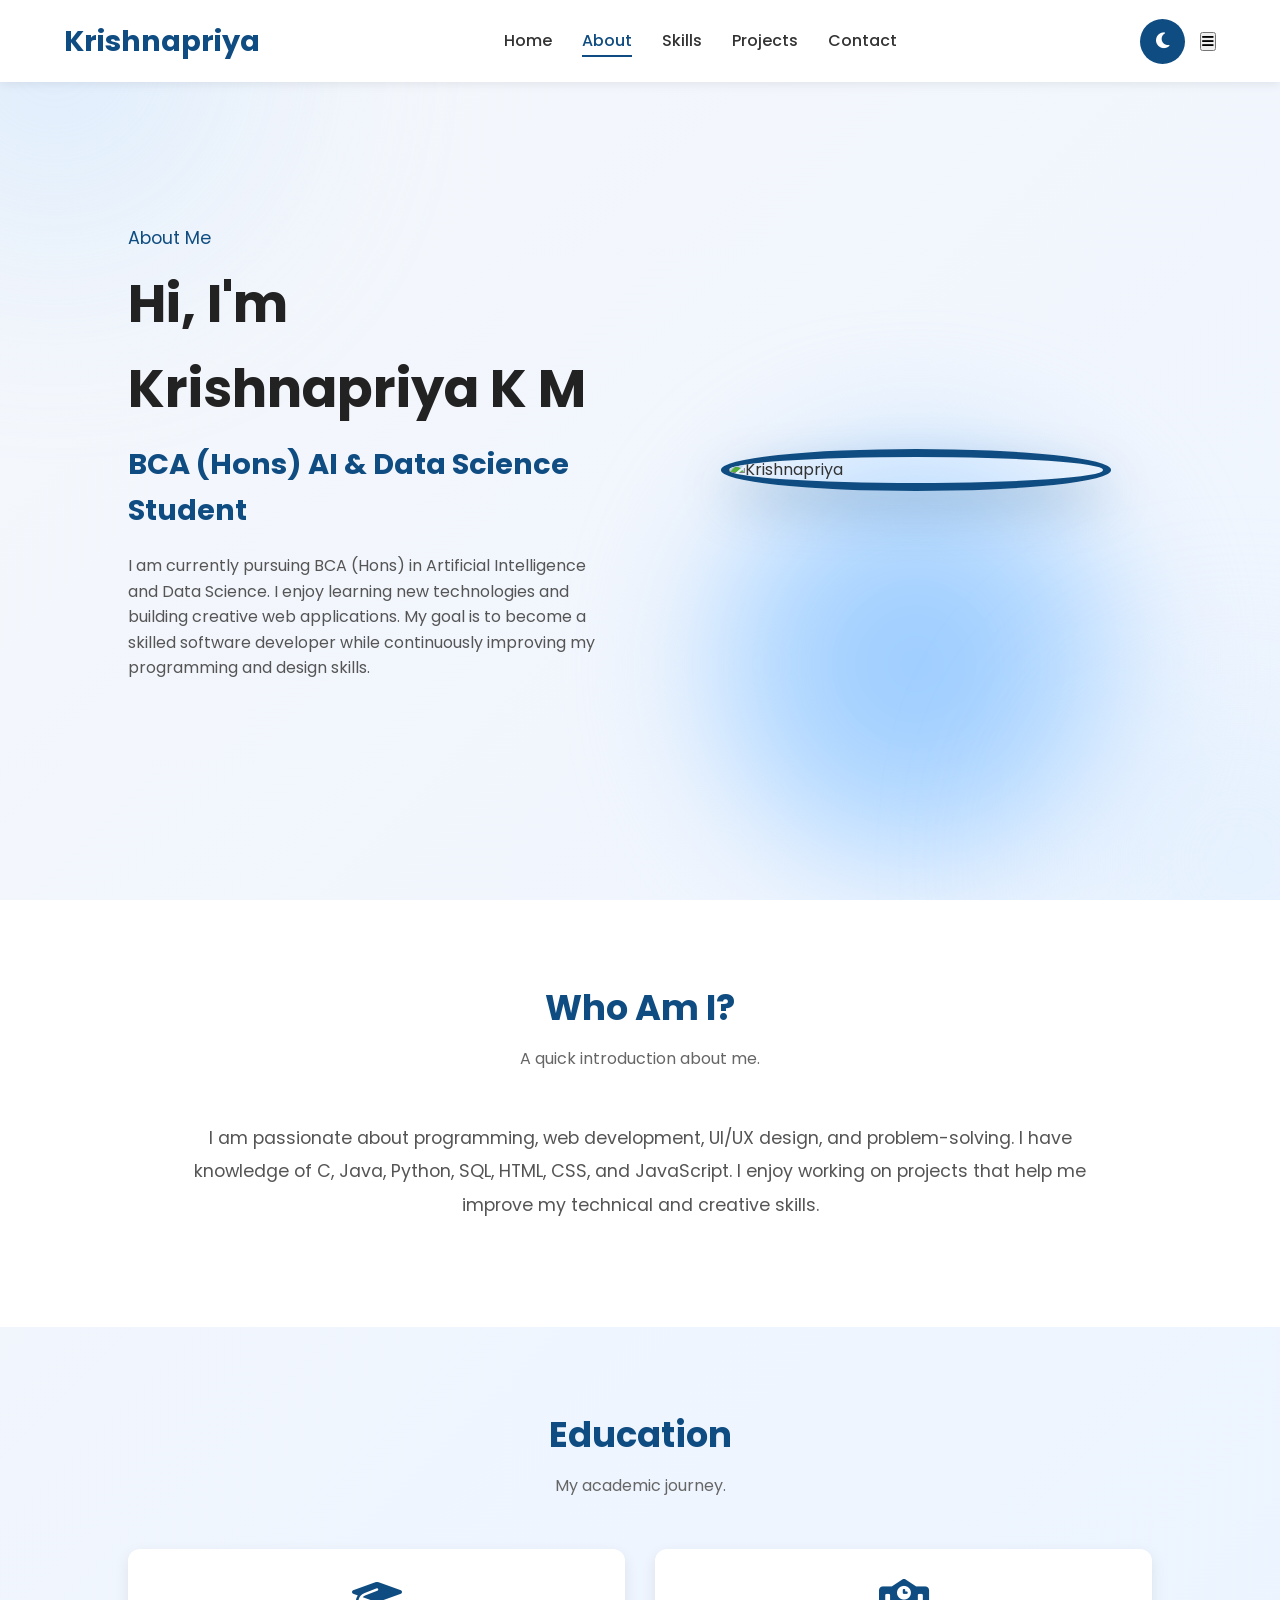
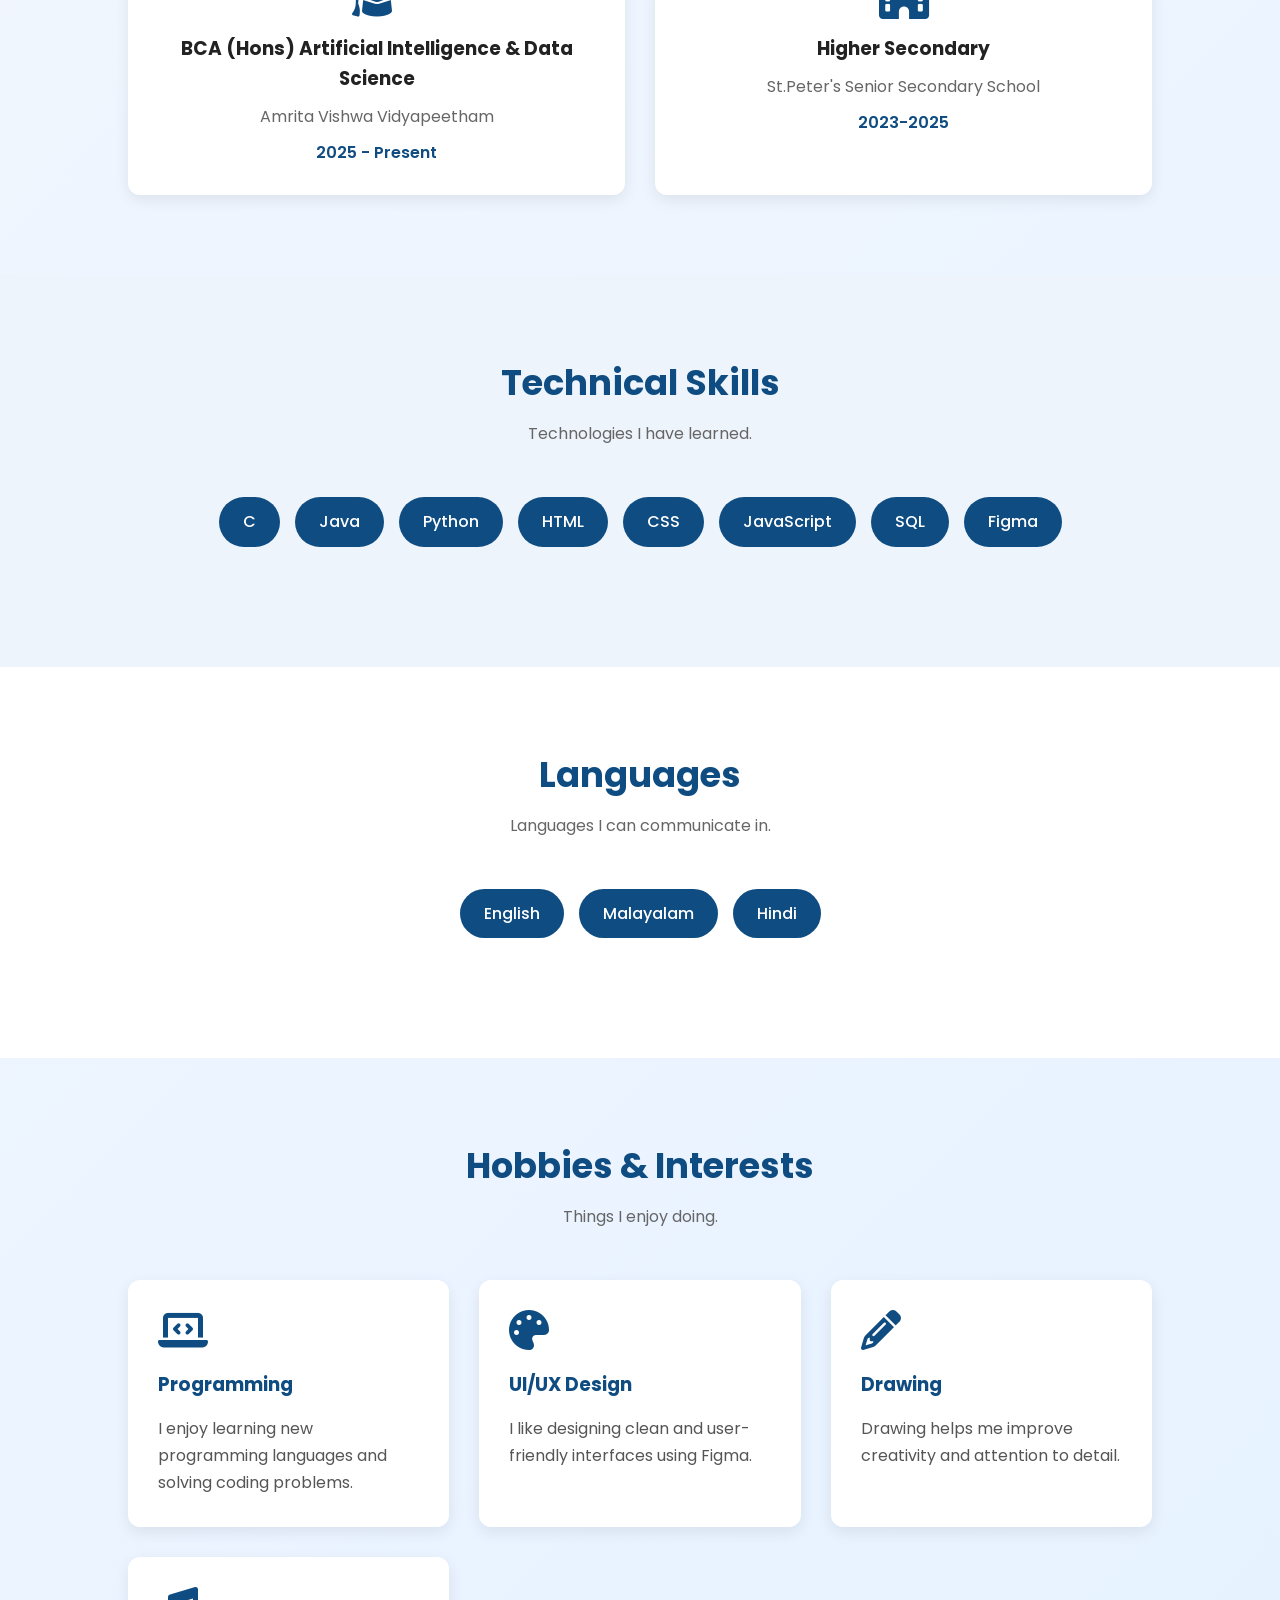
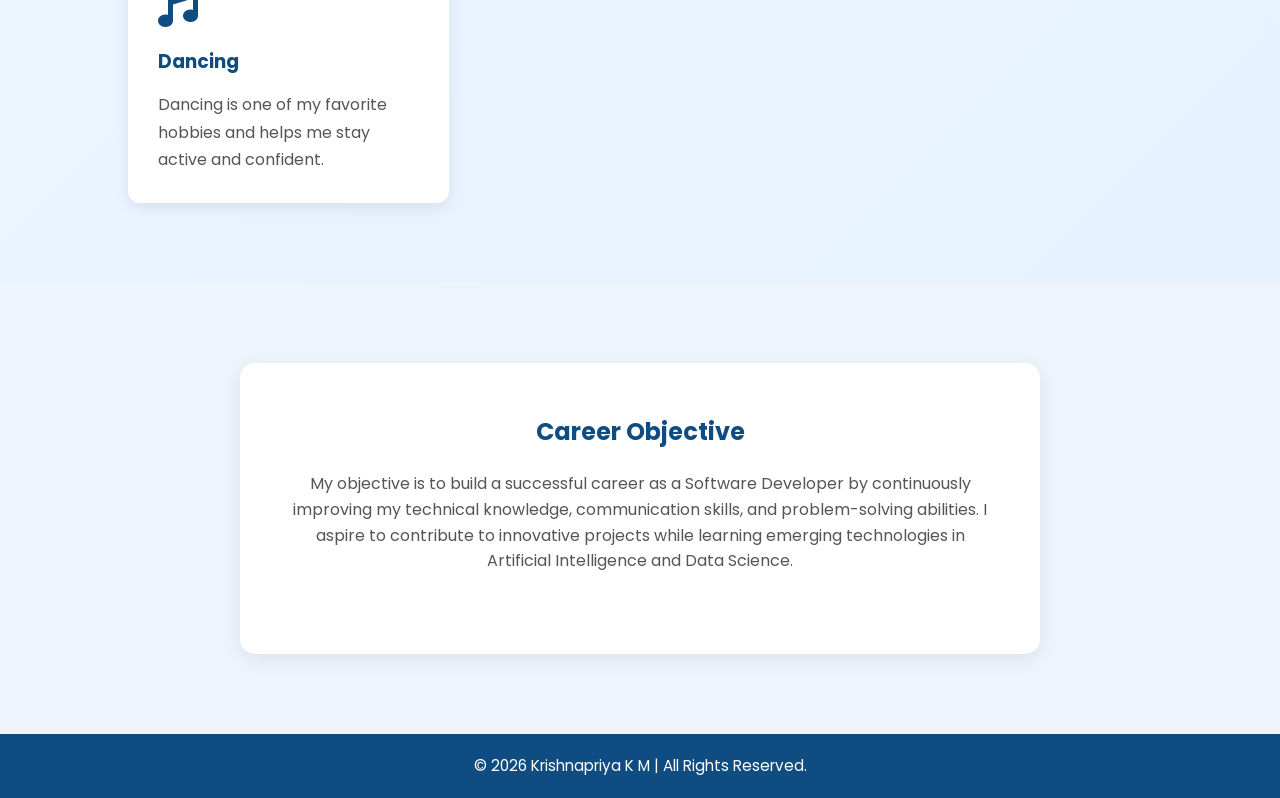
==== about.html @ 2a7fe930 "Add files via upload" ====
<!DOCTYPE html>
<html lang="en">

<head>
    <meta charset="UTF-8">
    <meta name="viewport" content="width=device-width, initial-scale=1.0">
    <title>About | Krishnapriya</title>
    <link rel="stylesheet" href="global.css">
    <link rel="stylesheet" href="resp.css">
    <link rel="preconnect" href="https://fonts.googleapis.com">
    <link rel="preconnect" href="https://fonts.gstatic.com" crossorigin>
    <link href="https://fonts.googleapis.com/css2?family=Poppins:wght@300;400;500;600;700&display=swap" rel="stylesheet">

    <link rel="stylesheet"
    href="https://cdnjs.cloudflare.com/ajax/libs/font-awesome/6.5.1/css/all.min.css">

</head>
<body>
    <!--========== LOADER ==========-->

<div id="loader">

    <div class="loader-circle"></div>

    <h2>Krishnapriya</h2>

</div>
<header>
    <nav class="navbar">
        <div class="logo">
            <h2>Krishnapriya</h2>
        </div>

        <ul class="nav-links">
            <li><a href="home.html">Home</a></li>
            <li><a href="about.html" class="active">About</a></li>
            <li><a href="skills.html">Skills</a></li>
            <li><a href="projects.html">Projects</a></li>
            <li><a href="contact.html">Contact</a></li>
        </ul>
        <div class="nav-right">
            <button id="theme-toggle">
                <i class="fa-solid fa-moon"></i>
            </button>
            <button class="menu-toggle">
                <i class="fa-solid fa-bars"></i>
            </button>
        </div>
    </nav>
</header>

<section class="hero">
    <div class="hero-text">
        <p class="greeting">About Me</p>
        <h1>Hi, I'm Krishnapriya K M</h1>
        <h2>BCA (Hons) AI & Data Science Student</h2>
        <p class="hero-description">

            I am currently pursuing BCA (Hons) in Artificial Intelligence
            and Data Science. I enjoy learning new technologies and building
            creative web applications. My goal is to become a skilled software
            developer while continuously improving my programming and design skills.

        </p>
    </div>

    <div class="hero-image">
        <img src="image/profile.jpg.jpeg" alt="Krishnapriya">
    </div>
</section>

<section class="about-preview reveal">
    <div class="section-title">
        <h2>Who Am I?</h2>
        <p>A quick introduction about me.</p>
    </div>
    <div class="about-content">
        <p>

            I am passionate about programming, web development,
            UI/UX design, and problem-solving. I have knowledge of
            C, Java, Python, SQL, HTML, CSS, and JavaScript.
            I enjoy working on projects that help me improve my
            technical and creative skills.

        </p>
    </div>
</section>
<!-- ================= EDUCATION ================= -->

<section class="education-preview">
    <div class="section-title">
        <h2>Education</h2>
        <p>My academic journey.</p>
    </div>

    <div class="education-container">
        <div class="education-card">
            <i class="fa-solid fa-graduation-cap"></i>
            <h3>BCA (Hons) Artificial Intelligence & Data Science</h3>
            <p>Amrita Vishwa Vidyapeetham</p>
            <span>2025 - Present</span>
        </div>

        <div class="education-card">
            <i class="fa-solid fa-school"></i>
            <h3>Higher Secondary</h3>
            <p>St.Peter's Senior Secondary School</p>
            <span>2023-2025</span>
        </div>

    </div>
</section>

<!-- ================= TECHNICAL SKILLS ================= -->

<section class="skills-preview">
    <div class="section-title">
        <h2>Technical Skills</h2>
        <p>Technologies I have learned.</p>
    </div>

    <div class="skills-container">
        <div class="skill">C</div>
        <div class="skill">Java</div>
        <div class="skill">Python</div>
        <div class="skill">HTML</div>
        <div class="skill">CSS</div>
        <div class="skill">JavaScript</div>
        <div class="skill">SQL</div>
        <div class="skill">Figma</div>
    </div>

</section>

<!-- ================= LANGUAGES ================= -->

<section class="about-preview">
    <div class="section-title">
        <h2>Languages</h2>
        <p>Languages I can communicate in.</p>
    </div>

    <div class="skills-container">
        <div class="skill">English</div>
        <div class="skill">Malayalam</div>
        <div class="skill">Hindi</div>
    </div>

</section>

<!-- ================= HOBBIES ================= -->

<section class="projects-preview">
    <div class="section-title">
        <h2>Hobbies & Interests</h2>
        <p>Things I enjoy doing.</p>
    </div>

    <div class="project-container">
        <div class="project-card">
            <i class="fa-solid fa-laptop-code fa-2x"></i>
            <h3>Programming</h3>
            <p>
                I enjoy learning new programming languages
                and solving coding problems.
            </p>
        </div>

        <div class="project-card">
            <i class="fa-solid fa-palette fa-2x"></i>
            <h3>UI/UX Design</h3>
            <p>
                I like designing clean and user-friendly
                interfaces using Figma.
            </p>
        </div>

        <div class="project-card">
            <i class="fa-solid fa-pencil fa-2x"></i>
            <h3>Drawing</h3>
            <p>
                Drawing helps me improve creativity and
                attention to detail.
            </p>
        </div>

        <div class="project-card">
            <i class="fa-solid fa-music fa-2x"></i>
            <h3>Dancing</h3>
            <p>
                Dancing is one of my favorite hobbies and
                helps me stay active and confident.
            </p>
        </div>
    </div>

</section>

<!-- ================= CAREER OBJECTIVE ================= -->

<section class="contact-preview">
    <div class="contact-box">
        <h2>Career Objective</h2>
        <p>

            My objective is to build a successful career as a
            Software Developer by continuously improving my
            technical knowledge, communication skills, and
            problem-solving abilities. I aspire to contribute
            to innovative projects while learning emerging
            technologies in Artificial Intelligence and
            Data Science.

        </p>
    </div>
</section>

<!-- ================= FOOTER ================= -->

<footer>
    <p>
        © 2026 Krishnapriya K M | All Rights Reserved.
    </p>

</footer>
<button id="backToTop">

    <i class="fa-solid fa-arrow-up"></i>

</button>
<script src="home.js"></script>
</body>
</html>
---- global.css ----
/*    GOOGLE FONT*/

@import url('https://fonts.googleapis.com/css2?family=Poppins:wght@300;400;500;600;700&display=swap');

/*    RESET */

*{
    margin:0;
    padding:0;
    box-sizing:border-box;
}

html{
    scroll-behavior:smooth;
}

body{
    font-family:'Poppins',sans-serif;
    background:linear-gradient(
        135deg,
        #f5f7fb 0%,
        #eef5ff 45%,
        #e4f1ff 100%
    );
    color:#333;
    line-height:1.6;
    transition: 0.4s ease;
    position:relative;
    overflow-x:hidden;
}
body::before{
    content:"";
    position:fixed;
    width:350px;
    height:350px;
    border-radius:50%;
    background:#b8dcff;
    top:-120px;
    left:-120px;
    filter:blur(120px);
    opacity:.45;
    z-index:-1;
}

body::after{
    content:"";
    position:fixed;
    width:320px;
    height:320px;
    border-radius:50%;
    background:#d9ecff;
    bottom:-120px;
    right:-120px;
    filter:blur(100px);
    opacity:.5;
    z-index:-1;
}

img{
    max-width:100%;
    display:block;
}

a{
    text-decoration:none;
}

ul{
    list-style:none;
}

/*    COMMON*/

section{
    padding:80px 10%;
}

.section-title{
    text-align:center;
    margin-bottom:50px;
}

.section-title h2{
    font-size:2.2rem;
    color:#0f4c81;
    margin-bottom:10px;
}

.section-title p{
    color:#666;
}

/*    NAVBAR */

header{
    width:100%;
    background:#ffffff;
    box-shadow:0 2px 10px rgba(0,0,0,.08);
    position:fixed;
    top:0;
    left:0;
    z-index:1000;
}

.navbar{
    width:90%;
    margin:auto;
    display:flex;
    justify-content:space-between;
    align-items:center;
    padding:18px 0;
}

.logo h2{
    color:#0f4c81;
    font-size:1.8rem;
    font-weight:700;
}

.nav-links{
    display:flex;
    gap:30px;
}

.nav-links a{
    color:#333;
    font-weight:500;
    transition:.3s;
}

.nav-links a:hover,
.nav-links .active{
    color:#0f4c81;
}

.menu-icon{
    display:none;
    font-size:1.5rem;
    cursor:pointer;
}

/*    HERO */

.hero{
    display:flex;
    justify-content:center;
    align-items:center;
    gap:80px;
    min-height:100vh;
    padding-top:120px;
}
.hero-image{
    position:relative;
}

.hero-image::before{
    content:"";
    position:absolute;
    width:430px;
    height:430px;
    border-radius:50%;
    background:radial-gradient(circle,#8ec5ff,#dfefff);
    filter:blur(60px);
    z-index:-1;
}

.hero-text{
    flex:1;
}

.greeting{
    color:#0f4c81;
    font-size:1.1rem;
    margin-bottom:10px;
}

.hero-text h1{
    font-size:3.3rem;
    color:#222;
    margin-bottom:10px;
}

.hero-text h2{
    color:#0f4c81;
    font-size:1.8rem;
    margin-bottom:20px;
}

.hero-description{
    color:#555;
    margin-bottom:35px;
    max-width:600px;
}

/*    BUTTONS */

.hero-buttons{
    display:flex;
    gap:20px;
}

.btn{
    background:#0f4c81;
    color:#fff;
    padding:12px 28px;
    border-radius:5px;
    transition:.3s;
    display:inline-block;
}

.btn:hover{
    background:#09345a;
}

.btn-outline{
    background:transparent;
    border:2px solid #0f4c81;
    color:#0f4c81;
}

.btn-outline:hover{
    background:#0f4c81;
    color:#fff;
}

/*    HERO IMAGE */

.hero-image{
    flex:1;
    display:flex;
    justify-content:center;
    position:relative;
}

.hero-image img{
    width:390px;
    border-radius:50%;
    border:8px solid #0f4c81;
    box-shadow:0 20px 50px rgba(15,76,129,.25);
}
/*    ABOUT PREVIEW */

.about-preview{
    background:#ffffff;
}

.about-content{
    max-width:900px;
    margin:auto;
    text-align:center;
}

.about-content p{
    font-size:1.05rem;
    color:#555;
    line-height:1.8;
    margin-bottom:25px;
}

.read-more{
    color:#0f4c81;
    font-weight:600;
}

.read-more:hover{
    text-decoration:underline;
}

/*    EDUCATION */

.education-container{
    display:grid;
    grid-template-columns:repeat(auto-fit,minmax(250px,1fr));
    gap:30px;
}

.education-card{
    background:#ffffff;
    padding:30px;
    border-radius:12px;
    text-align:center;
    box-shadow:0 5px 15px rgba(0,0,0,.08);
    transition:.3s;
}

.education-card:hover{
    transform:translateY(-8px);
}

.education-card i{
    font-size:2.5rem;
    color:#0f4c81;
    margin-bottom:15px;
}

.education-card h3{
    margin-bottom:10px;
    color:#222;
}

.education-card p{
    color:#666;
    margin-bottom:10px;
}

.education-card span{
    color:#0f4c81;
    font-weight:600;
}

/*    SKILLS */

.skills-preview{
    background:#eef4fb;
}

.skills-container{
    display:flex;
    flex-wrap:wrap;
    justify-content:center;
    gap:15px;
    margin-bottom:40px;
}

.skill{
    background:#0f4c81;
    color:#fff;
    padding:12px 24px;
    border-radius:30px;
    font-weight:500;
    transition:.3s;
}

.skill:hover{
    background:#09345a;
    transform:scale(1.05);
}

.center{
    text-align:center;
}

/*    PROJECTS */

.project-container{
    display:grid;
    grid-template-columns:repeat(auto-fit,minmax(280px,1fr));
    gap:30px;
}

.project-card{
    background:#ffffff;
    padding:30px;
    border-radius:12px;
    box-shadow:0 5px 15px rgba(0,0,0,.08);
    transition:.3s;
}

.project-card:hover{
    transform:translateY(-10px);
}

.project-card h3{
    color:#0f4c81;
    margin-bottom:15px;
}

.project-card p{
    color:#555;
    line-height:1.7;
}
/*   CONTACT SECTION */

.contact-preview{
    background:#eef4fb;
}

.contact-box{
    max-width:800px;
    margin:auto;
    text-align:center;
    background:#ffffff;
    padding:50px;
    border-radius:15px;
    box-shadow:0 5px 20px rgba(0,0,0,.08);
}

.contact-box h2{
    color:#0f4c81;
    margin-bottom:20px;
}

.contact-box p{
    color:#555;
    margin-bottom:30px;
}

/*    FOOTER */

footer{
    background:#0f4c81;
    color:#ffffff;
    text-align:center;
    padding:20px;
}

footer p{
    font-size:.95rem;
}
/*    HOVER EFFECTS*/

.nav-links a{
    position:relative;
}

.nav-links a::after{
    content:"";
    position:absolute;
    left:0;
    bottom:-5px;
    width:0;
    height:2px;
    background:#0f4c81;
    transition:0.3s;
}

.nav-links a:hover::after,
.nav-links .active::after{
    width:100%;
}

.education-card,
.project-card,
.skill,
.btn,
.hero-image img{
    transition:all 0.3s ease;
}

.hero-image img:hover{
    transform:scale(1.05);
}

.btn:hover{
    transform:translateY(-3px);
}

.project-card:hover{
    box-shadow:0 10px 25px rgba(0,0,0,0.15);
}

.education-card:hover{
    box-shadow:0 10px 25px rgba(0,0,0,0.15);
}

/*    SIMPLE FADE ANIMATION*/

@keyframes fadeIn{
    from{
        opacity:0;
        transform:translateY(30px);
    }

    to{
        opacity:1;
        transform:translateY(0);
    }

}

.hero-text{
    animation:fadeIn 1s ease;
}
.hero-card{
   background:rgba(255,255,255,0.55);
    backdrop-filter:blur(18px);
    -webkit-backdrop-filter:blur(18px);
    border:1px solid rgba(255,255,255,0.4);
    border-radius:30px;
    max-width: 560px;
    padding:45px;
    box-shadow:0 15px 40px rgba(15,76,129,0.15);
    transition:0.4s ease;
}

.hero-card:hover{
    transform:translateY(-8px);
    box-shadow:0 25px 50px rgba(15,76,129,0.2);
}

.hero-image{
    animation:fadeIn 1.2s ease;
    position:relative;
}

.about-preview,
.education-preview,
.skills-preview,
.projects-preview,
.contact-preview{
    animation:fadeIn 1s ease;
}

/*    UTILITY CLASSES */

.text-center{
    text-align:center;
}

.mt-1{
    margin-top:10px;
}

.mt-2{
    margin-top:20px;
}

.mt-3{
    margin-top:30px;
}

.mt-4{
    margin-top:40px;
}

.mb-1{
    margin-bottom:10px;
}

.mb-2{
    margin-bottom:20px;
}

.mb-3{
    margin-bottom:30px;
}

.mb-4{
    margin-bottom:40px;
}

/*    OPTIONAL BACK TO TOP BUTTON */

#backToTop{
    position:fixed;
    bottom:25px;
    right:25px;
    width:50px;
    height:50px;
    background:#0f4c81;
    color:#fff;
    border:none;
    border-radius:50%;
    cursor:pointer;
    display:none;
    justify-content:center;
    align-items:center;
    font-size:18px;
    box-shadow:0 4px 12px rgba(0,0,0,0.2);
    transition:0.3s;
}

#backToTop:hover{
    background:#09345a;
    transform:translateY(-3px);
}

/*    SELECTION COLOR */

::selection{
    background:#0f4c81;
    color:#ffffff;
}
/*   DARK MODE BUTTON*/

.nav-right{
    display:flex;
    align-items:center;
    gap:15px;
}

#theme-toggle{
    width:45px;
    height:45px;
    border:none;
    border-radius:50%;
    background:#0f4c81;
    color:white;
    cursor:pointer;
    font-size:18px;
    transition:.4s;
}

#theme-toggle:hover{
    transform:rotate(180deg) scale(1.1);
    background:#09345a;
}
/*=========================
   DARK MODE
=========================*/

body.dark{
    background:linear-gradient(
        135deg,
        #020617,
        #0f172a,
        #111827);
    color:#f8fafc;
}
body.dark::before{
    background:#1d4ed8;
    opacity:.18;
}

body.dark::after{
    background:#2563eb;
    opacity:.12;
}
body.dark .hero-card{
    background:rgba(30,41,59,0.7);
    border:1px solid rgba(255,255,255,0.08);
    backdrop-filter:blur(18px);
    -webkit-backdrop-filter:blur(18px);
}

body.dark header{
    background:#1e293b;
}

body.dark .about-preview,

body.dark .education-card,

body.dark .project-card,

body.dark .contact-box{
    background:#1e293b;
    color:white;
}

body.dark .skills-preview,
body.dark .contact-preview{
    background:#111827;
}

body.dark footer{
    background:#020617;
}

body.dark p{
    color:#d1d5db;
}

body.dark h1,

body.dark h2,

body.dark h3{
    color:white;
}

body.dark .nav-links a{
    color:white;
}

body.dark .btn-outline{
    color:white;
    border:2px solid white;
}
/*    SKILL PROGRESS BARS*/

.skill-progress{
    max-width:900px;
    margin:auto;
}

.progress-box{
    margin-bottom:30px;
}

.progress-box h4{
    margin-bottom:10px;
    font-size:1rem;
    color:#0f4c81;
    display:flex;
    justify-content:space-between;
}

.progress-bar{
    width:100%;
    height:20px;
    background:#dbeafe;
    border-radius:50px;
    overflow:hidden;
}

.progress{
    height:100%;
    border-radius:50px;
    display:flex;
    align-items:center;
    justify-content:flex-end;
    padding-right:10px;
    color:#fff;
    font-size:0.85rem;
    font-weight:600;
    animation:fillBar 2s ease forwards;
}

/* Individual Progress */

.html{
    width:90%;
    background:linear-gradient(90deg,#2563eb,#3b82f6);
}

.css{
    width:85%;
    background:linear-gradient(90deg,#0ea5e9,#38bdf8);
}

.java{
    width:80%;
    background:linear-gradient(90deg,#f97316,#fb923c);
}

.python{
    width:65%;
    background:linear-gradient(90deg,#16a34a,#4ade80);
}

.sql{
    width:85%;
    background:linear-gradient(90deg,#7c3aed,#a855f7);
}

/* Animation */

@keyframes fillBar{
    from{
        width:0;
    }
}
/*    DARK MODE - PROGRESS BARS*/

body.dark .progress-bar{
    background:#374151;
}

body.dark .progress-box h4{
    color:#ffffff;
}
/*==================================
    ABOUT PAGE ENHANCEMENTS
==================================*/

.about-content{
    max-width:900px;
    margin:auto;
    text-align:center;
}

.about-content p{
    font-size:1.1rem;
    line-height:1.9;
    color:#555;
}

.project-card i{
    font-size:2.5rem;
    color:#0f4c81;
    margin-bottom:20px;
}

body.dark .about-content p{
    color:#d1d5db;
}

body.dark .project-card i{
    color:#60a5fa;
}
/*       CONTACT FORM */

.contact-form{
    max-width:700px;
    margin:auto;
}

.contact-form form{
    display:flex;
    flex-direction:column;
    gap:20px;
}

.contact-form input,
.contact-form textarea{
    width:100%;
    padding:15px;
    border:1px solid #d1d5db;
    border-radius:10px;
    font-size:1rem;
    font-family:'Poppins',sans-serif;
    outline:none;
    transition:.3s;
}

.contact-form input:focus,
.contact-form textarea:focus{
    border-color:#0f4c81;
    box-shadow:0 0 10px rgba(15,76,129,.2);
}

.contact-form textarea{
    resize:vertical;
    min-height:150px;
}

body.dark .contact-form input,
body.dark .contact-form textarea{
    background:#1e293b;
    color:white;
    border:1px solid #475569;
}
/*            LOADER*/

#loader{
    position:fixed;
    top:0;
    left:0;
    width:100%;
    height:100vh;
    background:#eef5ff;
    display:flex;
    flex-direction:column;
    justify-content:center;
    align-items:center;
    z-index:9999;
    transition:opacity .8s ease, visibility .8s ease;
}

.loader-circle{
    width:70px;
    height:70px;
    border:6px solid #dbeafe;
    border-top:6px solid #0f4c81;
    border-radius:50%;
    animation:spin 1s linear infinite;
}

#loader h2{
    margin-top:20px;
    color:#0f4c81;
    letter-spacing:2px;
}

@keyframes spin{
    100%{
        transform:rotate(360deg);
    }
}

.loader-hide{
    opacity:0;
    visibility:hidden;
}
body.dark #loader{
    background:#0f172a;
}

body.dark #loader h2{
    color:white;
}
/*        BACK TO TOP BUTTON*/

#backToTop{
    position:fixed;
    bottom:30px;
    right:30px;
    width:50px;
    height:50px;
    border:none;
    border-radius:50%;
    background:#0f4c81;
    color:#fff;
    font-size:20px;
    cursor:pointer;
    display:none;
    align-items:center;
    justify-content:center;
    box-shadow:0 5px 15px rgba(0,0,0,0.2);
    transition:0.3s;
    z-index:999;
}

#backToTop:hover{
    background:#09345a;
    transform:translateY(-4px);
}

#backToTop.show{
    display:flex;
}

body.dark #backToTop{
    background:#2563eb;
}

body.dark #backToTop:hover{
    background:#1d4ed8;
}
/*==================================
        SCROLL REVEAL
==================================*/

.reveal{
    opacity:0;
    transform:translateY(60px);
    transition:all 0.8s ease;
}

.reveal.active{
    opacity:1;
    transform:translateY(0);
}
.hero-card{
    position:relative;
    overflow:hidden;
}

.hero-card::before{
    content:"";
    position:absolute;
    left:0;
    top:0;
    width:6px;
    height:100%;
    background:linear-gradient(#0f4c81,#3b82f6);
}
---- resp.css ----
/*    TABLETS*/

@media (max-width:992px){
section{
    padding:70px 8%;
}

.hero{
    flex-direction:column-reverse;
    text-align:center;
    gap:40px;
}

.hero-text h1{
    font-size:2.8rem;
}

.hero-text h2{
    font-size:1.5rem;
}

.hero-description{
    max-width:100%;
}

.hero-buttons{
    justify-content:center;
}

.hero-image img{
    width:280px;
}

.education-container{
    grid-template-columns:repeat(2,1fr);
}

.project-container{
    grid-template-columns:repeat(2,1fr);
}
}
/*      MOBILE */

@media (max-width:768px){
.navbar{
    flex-direction:column;
    gap:20px;
}

.nav-links{
    flex-wrap:wrap;
    justify-content:center;
    gap:15px;
}

.hero{
    min-height:auto;
    padding-top:150px;
}

.hero-text h1{
    font-size:2.2rem;
}

.hero-text h2{
    font-size:1.3rem;
}

.hero-image img{
    width:230px;
}

.education-container{
    grid-template-columns:1fr;
}

.project-container{
    grid-template-columns:1fr;
}

.contact-box{
    padding:35px 20px;
}

}
/*    SMALL PHONES*/

@media (max-width:480px){
section{
    padding:60px 6%;
}

.logo h2{
    font-size:1.4rem;
}

.hero-text h1{
    font-size:1.8rem;
}

.hero-text h2{
    font-size:1.1rem;
}

.hero-description{
    font-size:.95rem;
}

.btn{
    padding:10px 20px;
    font-size:.9rem;
}

.hero-buttons{
    flex-direction:column;
}

.skill{
    width:100%;
    text-align:center;
}

footer{
    font-size:.85rem;
}
}
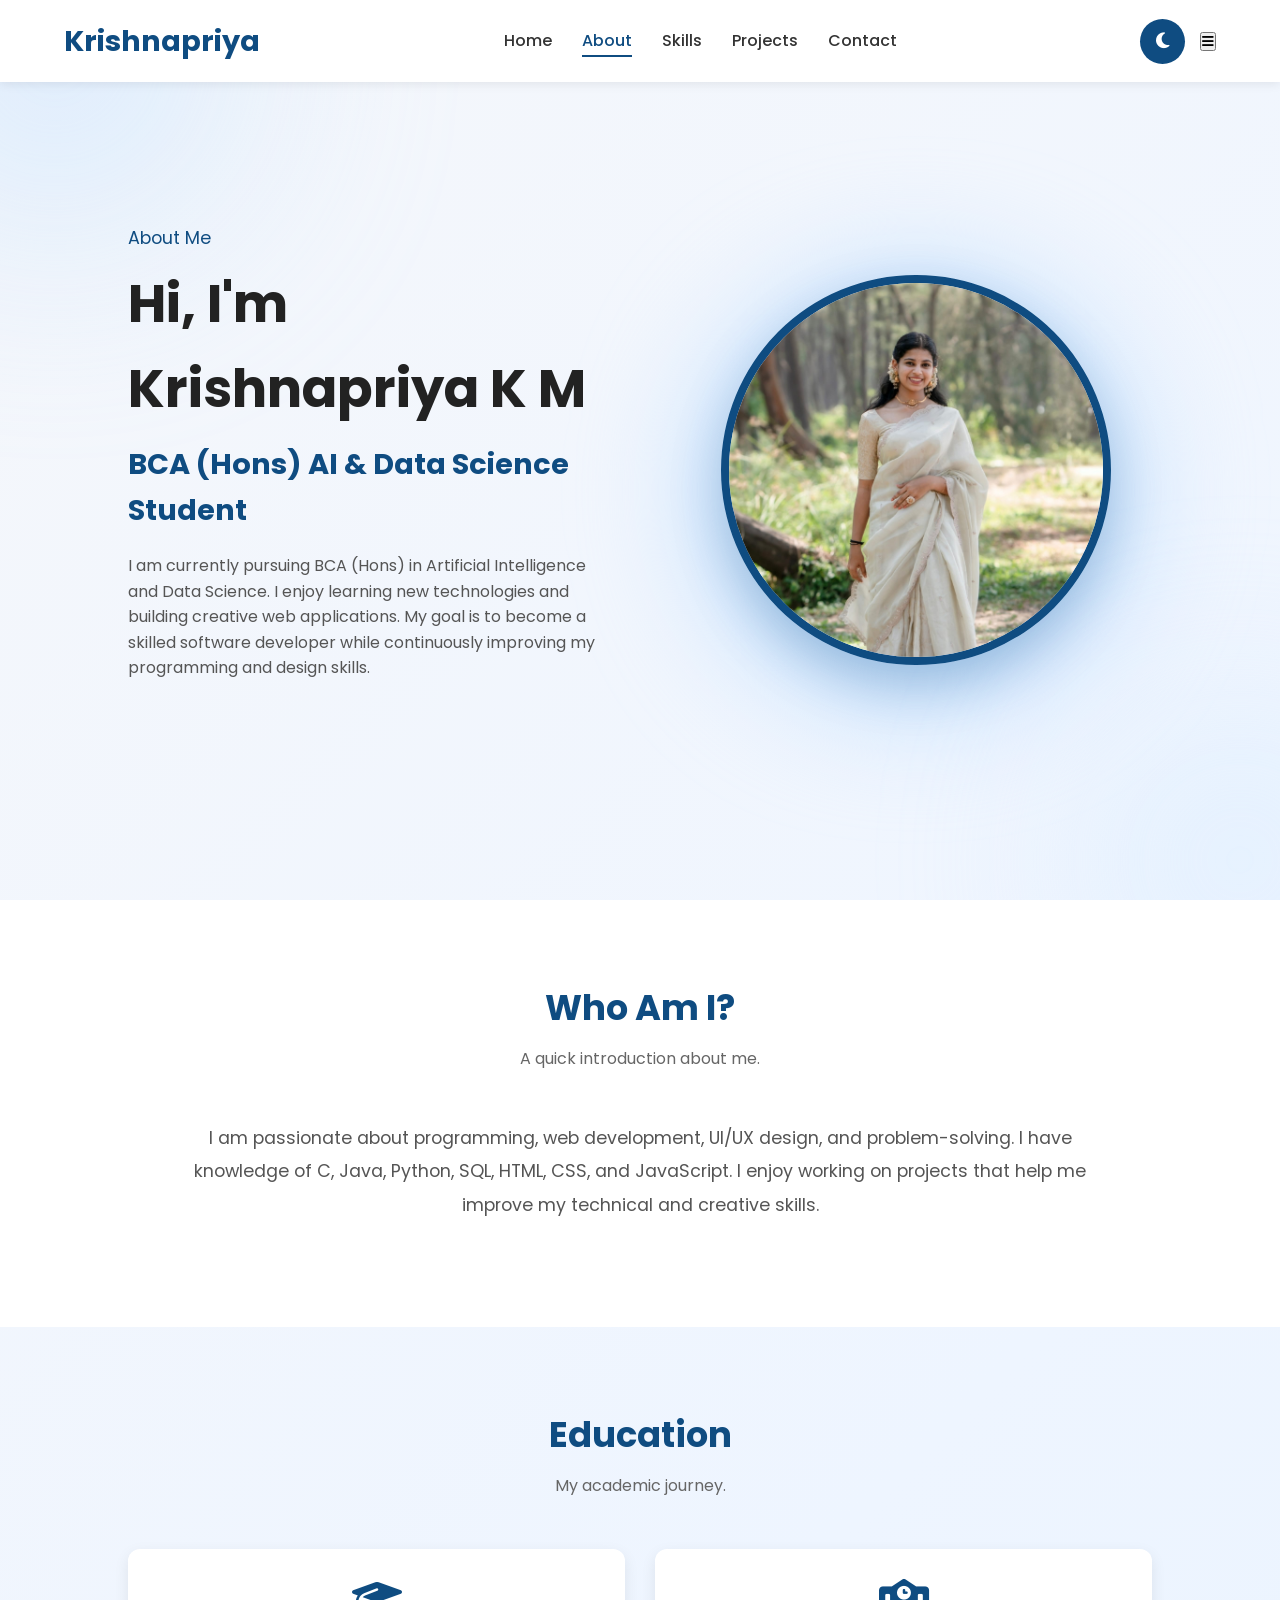
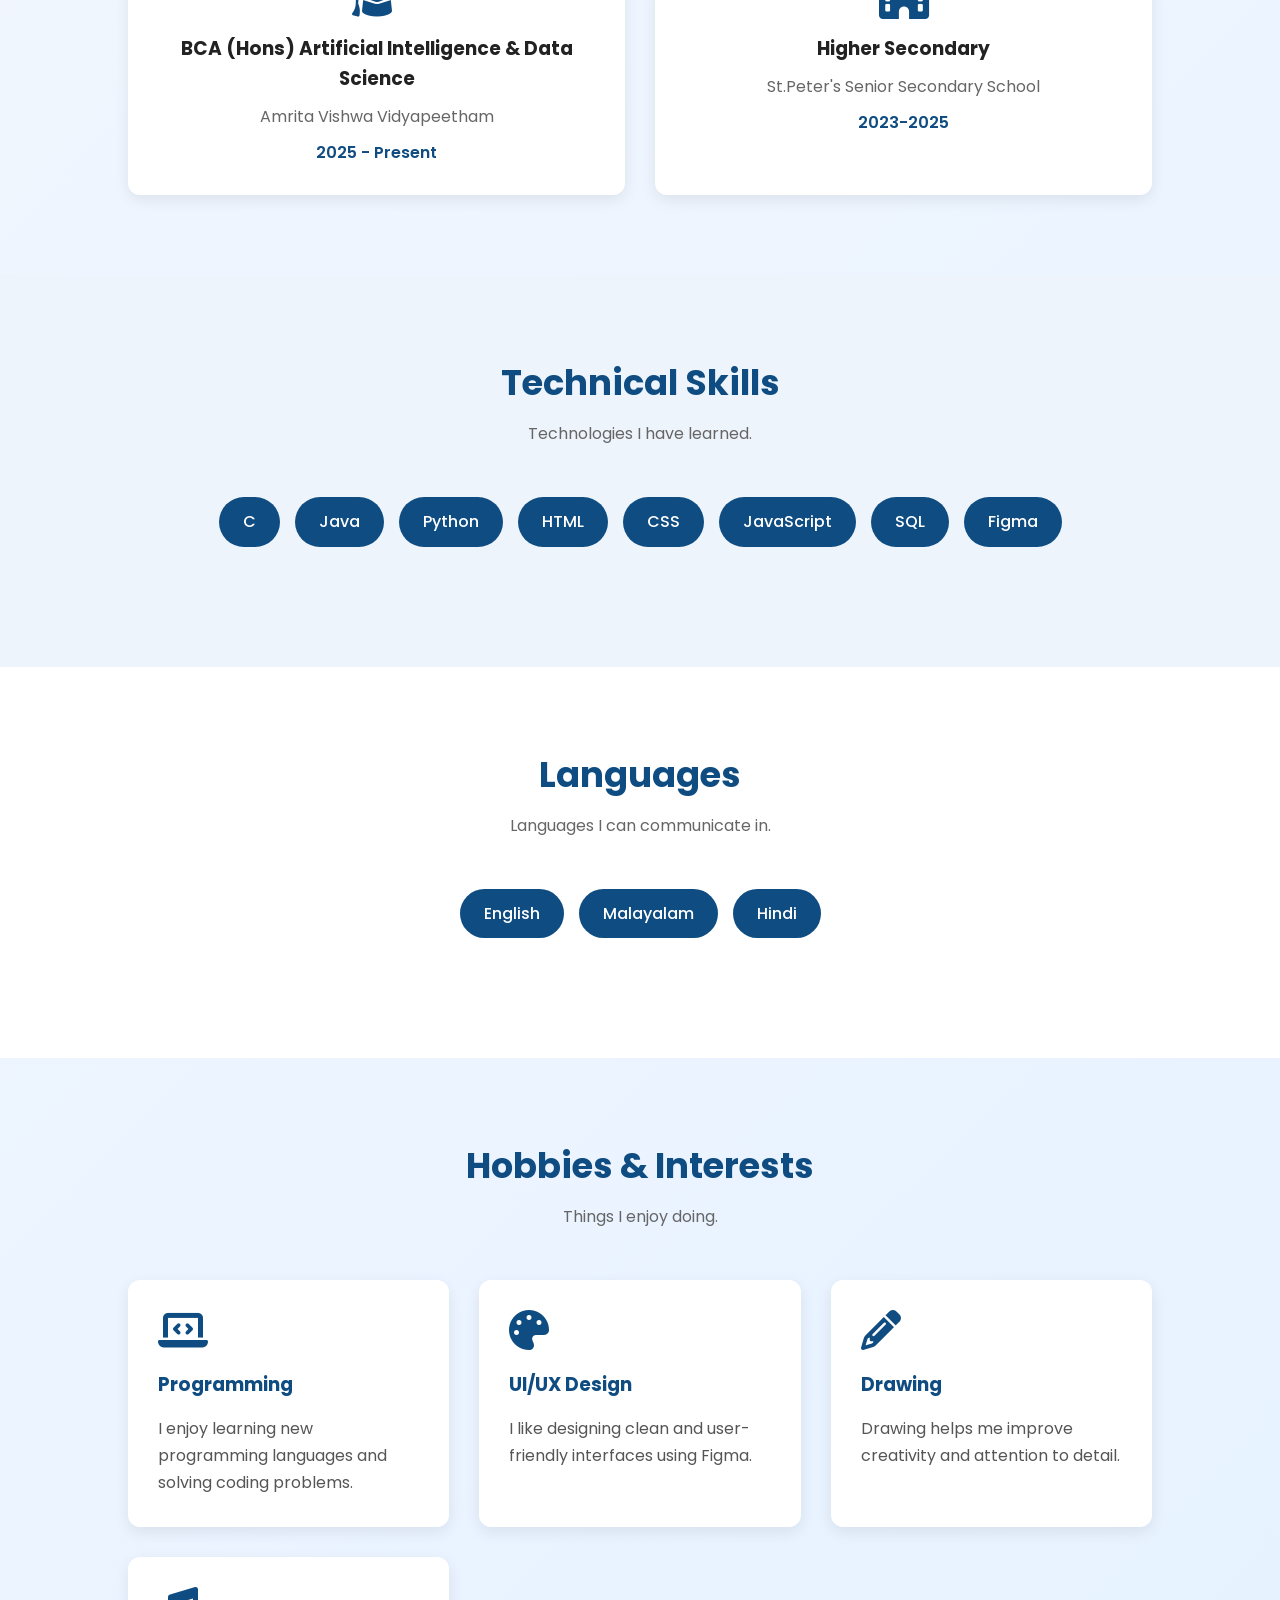
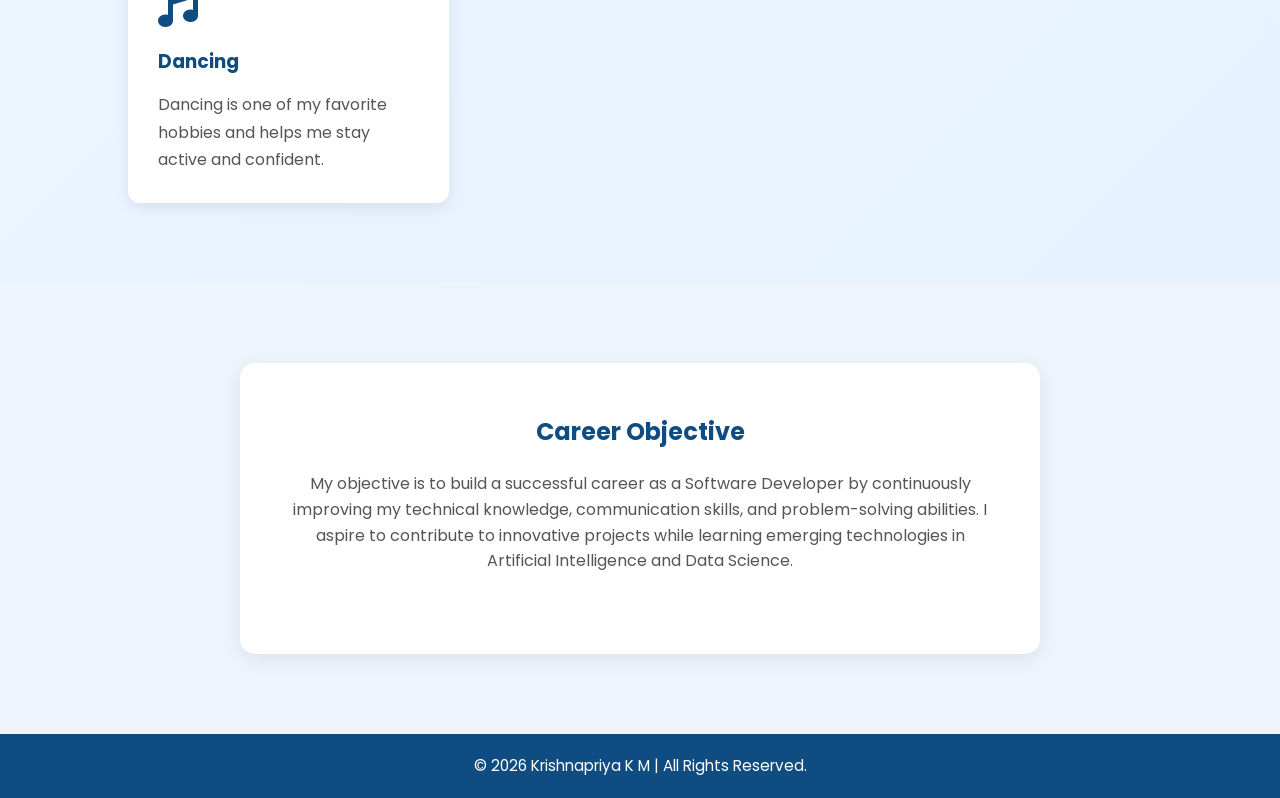
==== commit 45e8982f: "Update about.html" ====
--- a/about.html
+++ b/about.html
@@ -32,7 +32,7 @@
         </div>
 
         <ul class="nav-links">
-            <li><a href="home.html">Home</a></li>
+            <li><a href="index.html">Home</a></li>
             <li><a href="about.html" class="active">About</a></li>
             <li><a href="skills.html">Skills</a></li>
             <li><a href="projects.html">Projects</a></li>
@@ -65,7 +65,7 @@
     </div>
 
     <div class="hero-image">
-        <img src="image/profile.jpg.jpeg" alt="Krishnapriya">
+        <img src="profile.jpg.jpeg" alt="Krishnapriya">
     </div>
 </section>
 
@@ -231,4 +231,4 @@
 </button>
 <script src="home.js"></script>
 </body>
-</html>+</html>
